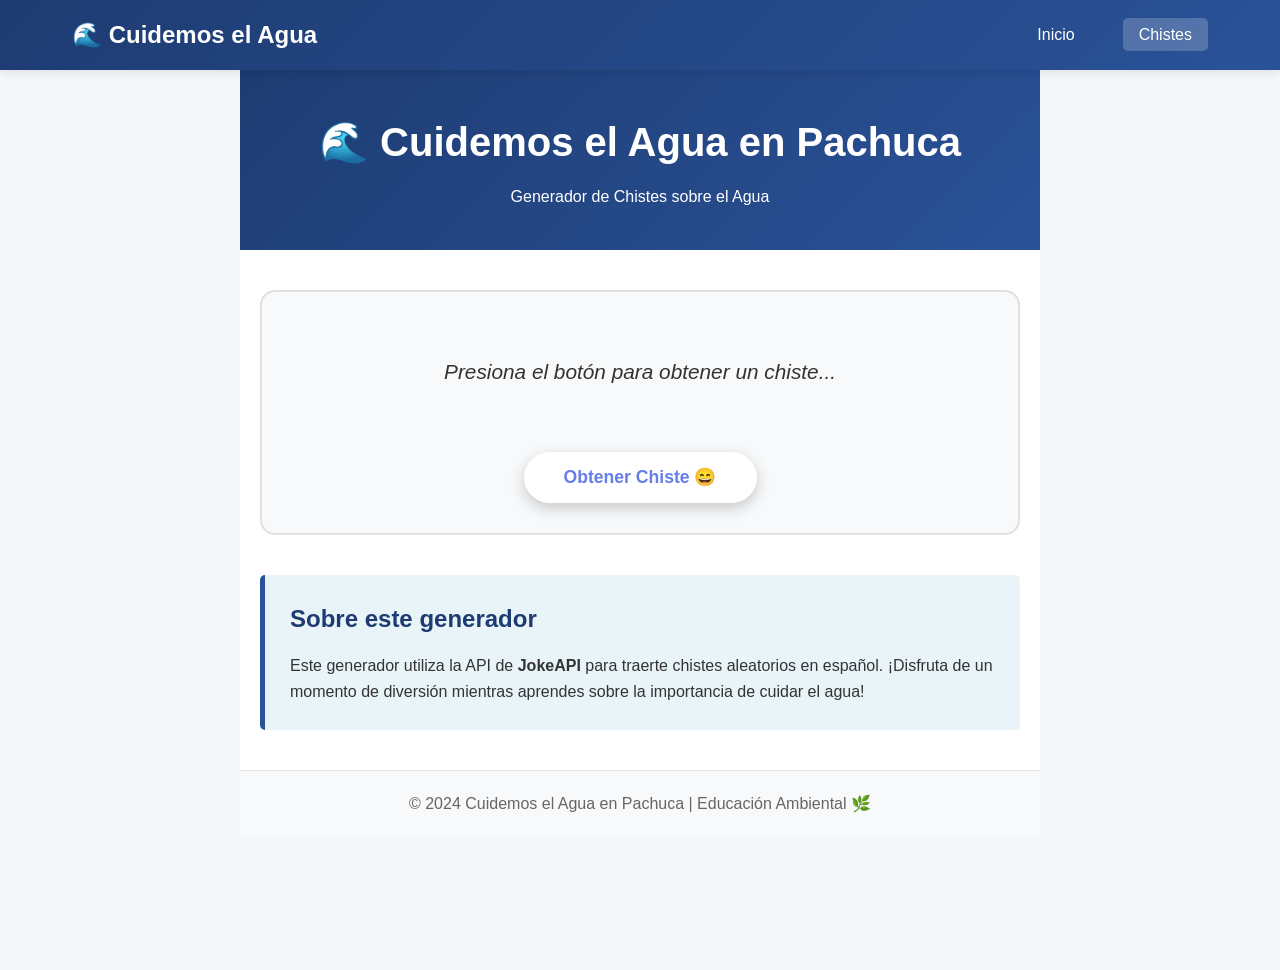
==== index.html @ fa2c9f9e "Add inicio.html and update index.html with navigation" ====
<!DOCTYPE html>
<html lang="es">
<head>
    <meta charset="UTF-8">
    <meta name="viewport" content="width=device-width, initial-scale=1.0">
    <title>Generador de Chistes - Cuidemos el Agua en Pachuca</title>
    <link rel="stylesheet" href="styles.css">
</head>
<body>
    <!-- Navigation -->
    <nav class="navbar">
        <div class="nav-container">
            <a href="index.html" class="nav-logo">🌊 Cuidemos el Agua</a>
            <ul class="nav-menu">
                <li class="nav-item">
                    <a href="inicio.html" class="nav-link">Inicio</a>
                </li>
                <li class="nav-item">
                    <a href="index.html" class="nav-link active">Chistes</a>
                </li>
            </ul>
        </div>
    </nav>

    <div class="joke-wrapper">
        <div class="joke-container-main">
            <header class="joke-header">
                <h1>🌊 Cuidemos el Agua en Pachuca</h1>
                <p class="subtitle">Generador de Chistes sobre el Agua</p>
            </header>

            <main class="joke-main">
                <section class="joke-section">
                    <div class="joke-card">
                        <div id="joke-container" class="joke-text">
                            <p id="joke-content">Presiona el botón para obtener un chiste...</p>
                        </div>
                        <button id="get-joke-btn" class="btn-primary">Obtener Chiste 😄</button>
                        <button id="share-btn" class="btn-secondary" style="display: none;">Compartir 📢</button>
                    </div>

                    <div class="loading" id="loading" style="display: none;">
                        <p>Cargando chiste...</p>
                    </div>
                </section>

                <section class="info-section">
                    <h2>Sobre este generador</h2>
                    <p>Este generador utiliza la API de <strong>JokeAPI</strong> para traerte chistes aleatorios en español. 
                       ¡Disfruta de un momento de diversión mientras aprendes sobre la importancia de cuidar el agua!</p>
                </section>
            </main>

            <footer class="joke-footer">
                <p>&copy; 2024 Cuidemos el Agua en Pachuca | Educación Ambiental 🌿</p>
            </footer>
        </div>
    </div>

    <script src="script.js"></script>
</body>
</html>
---- styles.css ----
* {
    margin: 0;
    padding: 0;
    box-sizing: border-box;
}

body {
    font-family: 'Segoe UI', Tahoma, Geneva, Verdana, sans-serif;
    background: #f5f7fa;
    color: #333;
    line-height: 1.6;
}

.container {
    width: 100%;
    max-width: 1200px;
    margin: 0 auto;
}

/* Navigation */
.navbar {
    background: linear-gradient(135deg, #1e3c72 0%, #2a5298 100%);
    padding: 0;
    position: sticky;
    top: 0;
    z-index: 1000;
    box-shadow: 0 2px 10px rgba(0, 0, 0, 0.1);
}

.nav-container {
    max-width: 1200px;
    margin: 0 auto;
    display: flex;
    justify-content: space-between;
    align-items: center;
    padding: 1rem 2rem;
}

.nav-logo {
    font-size: 1.5em;
    font-weight: bold;
    color: white;
    text-decoration: none;
    transition: opacity 0.3s;
}

.nav-logo:hover {
    opacity: 0.8;
}

.nav-menu {
    display: flex;
    list-style: none;
    gap: 2rem;
}

.nav-item {
    position: relative;
}

.nav-link {
    color: white;
    text-decoration: none;
    transition: all 0.3s;
    padding: 0.5rem 1rem;
    border-radius: 5px;
}

.nav-link:hover,
.nav-link.active {
    background: rgba(255, 255, 255, 0.2);
    color: #fff;
}

/* Hero Section */
.hero {
    background: linear-gradient(135deg, #667eea 0%, #764ba2 100%);
    color: white;
    padding: 80px 20px;
    text-align: center;
    position: relative;
    overflow: hidden;
}

.hero::before {
    content: '';
    position: absolute;
    top: 0;
    left: 0;
    right: 0;
    bottom: 0;
    background: url('data:image/svg+xml,<svg xmlns="http://www.w3.org/2000/svg" viewBox="0 0 100 100"><circle cx="20" cy="20" r="2" fill="white" opacity="0.1"/><circle cx="80" cy="80" r="2" fill="white" opacity="0.1"/><circle cx="80" cy="20" r="1.5" fill="white" opacity="0.1"/><circle cx="20" cy="80" r="1.5" fill="white" opacity="0.1"/></svg>');
    opacity: 0.3;
}

.hero-content {
    position: relative;
    z-index: 1;
    max-width: 800px;
    margin: 0 auto;
}

.hero h1 {
    font-size: 3.5em;
    margin-bottom: 20px;
    font-weight: bold;
    text-shadow: 2px 2px 4px rgba(0, 0, 0, 0.2);
}

.hero-subtitle {
    font-size: 1.3em;
    margin-bottom: 30px;
    opacity: 0.95;
    line-height: 1.8;
}

.btn-cta {
    display: inline-block;
    padding: 15px 40px;
    background: white;
    color: #667eea;
    text-decoration: none;
    border-radius: 50px;
    font-weight: bold;
    transition: all 0.3s;
    box-shadow: 0 5px 15px rgba(0, 0, 0, 0.2);
}

.btn-cta:hover {
    transform: translateY(-3px);
    box-shadow: 0 8px 20px rgba(0, 0, 0, 0.3);
}

/* Intro Section */
.intro-section {
    background: #e8f4f8;
    padding: 40px 20px;
    text-align: center;
}

.section-content {
    max-width: 1000px;
    margin: 0 auto;
}

.intro-text {
    font-size: 1.2em;
    color: #1e3c72;
    font-weight: 500;
}

/* Main Sections */
.section {
    padding: 60px 20px;
    background: white;
}

.section-alt {
    background: #f8f9fa;
}

.section-container {
    max-width: 1000px;
    margin: 0 auto;
}

.section h2 {
    font-size: 2.2em;
    color: #1e3c72;
    margin-bottom: 30px;
    text-align: center;
    position: relative;
    padding-bottom: 20px;
}

.section h2::after {
    content: '';
    position: absolute;
    bottom: 0;
    left: 50%;
    transform: translateX(-50%);
    width: 80px;
    height: 4px;
    background: linear-gradient(90deg, #667eea, #764ba2);
    border-radius: 2px;
}

.section-body {
    font-size: 1.05em;
    line-height: 1.8;
    color: #555;
}

.section-body p {
    margin-bottom: 20px;
}

.section-body strong {
    color: #1e3c72;
}

/* Recommendations Grid */
.recommendations {
    margin-top: 40px;
}

.rec-grid {
    display: grid;
    grid-template-columns: repeat(auto-fit, minmax(280px, 1fr));
    gap: 25px;
    margin-top: 30px;
}

.rec-card {
    background: white;
    padding: 30px;
    border-radius: 15px;
    box-shadow: 0 5px 15px rgba(0, 0, 0, 0.08);
    transition: all 0.3s;
    text-align: center;
    border-top: 4px solid #667eea;
}

.rec-card:hover {
    transform: translateY(-5px);
    box-shadow: 0 10px 25px rgba(0, 0, 0, 0.15);
    border-top-color: #764ba2;
}

.rec-icon {
    font-size: 3em;
    display: block;
    margin-bottom: 15px;
}

.rec-card h3 {
    color: #1e3c72;
    margin-bottom: 15px;
    font-size: 1.3em;
}

.rec-card p {
    color: #666;
    line-height: 1.6;
}

/* Actions List */
.actions-list {
    list-style: none;
    margin-top: 25px;
}

.actions-list li {
    padding: 15px 0;
    padding-left: 30px;
    position: relative;
    border-bottom: 1px solid #e0e0e0;
    font-size: 1.05em;
    color: #555;
}

.actions-list li:last-child {
    border-bottom: none;
}

.actions-list li::before {
    content: '';
    position: absolute;
    left: 0;
    top: 50%;
    transform: translateY(-50%);
    width: 8px;
    height: 8px;
    background: linear-gradient(135deg, #667eea, #764ba2);
    border-radius: 50%;
}

/* CTA Section */
.cta-section {
    background: linear-gradient(135deg, #667eea 0%, #764ba2 100%);
    color: white;
    padding: 80px 20px;
    text-align: center;
}

.cta-section h2 {
    color: white;
    font-size: 2.5em;
    margin-bottom: 20px;
}

.cta-section h2::after {
    background: rgba(255, 255, 255, 0.5);
}

.cta-section p {
    font-size: 1.2em;
    margin-bottom: 30px;
    opacity: 0.95;
}

.btn-primary {
    display: inline-block;
    padding: 15px 40px;
    background: white;
    color: #667eea;
    text-decoration: none;
    border-radius: 50px;
    font-weight: bold;
    transition: all 0.3s;
    box-shadow: 0 5px 15px rgba(0, 0, 0, 0.2);
    font-size: 1.1em;
    border: none;
    cursor: pointer;
}

.btn-primary:hover {
    transform: translateY(-3px);
    box-shadow: 0 8px 20px rgba(0, 0, 0, 0.3);
}

.btn-secondary {
    display: inline-block;
    padding: 15px 30px;
    background: #2ecc71;
    color: white;
    text-decoration: none;
    border-radius: 10px;
    font-weight: bold;
    transition: all 0.3s;
    box-shadow: 0 5px 15px rgba(0, 0, 0, 0.2);
    font-size: 1em;
    border: none;
    cursor: pointer;
    margin: 10px;
}

.btn-secondary:hover {
    background: #27ae60;
    transform: translateY(-3px);
}

/* Joke Container for index.html */
.joke-wrapper {
    background: #f5f7fa;
    min-height: 100vh;
    padding: 0;
}

.joke-container-main {
    width: 100%;
    max-width: 800px;
    background: white;
    margin: 0 auto;
    display: flex;
    flex-direction: column;
}

.joke-header {
    background: linear-gradient(135deg, #1e3c72 0%, #2a5298 100%);
    color: white;
    padding: 40px 20px;
    text-align: center;
}

.joke-header h1 {
    font-size: 2.5em;
    margin-bottom: 10px;
}

.joke-main {
    padding: 40px 20px;
    flex: 1;
}

.joke-section {
    margin-bottom: 40px;
}

.joke-card {
    background: #f8f9fa;
    border: 2px solid #e0e0e0;
    border-radius: 15px;
    padding: 30px;
    text-align: center;
    transition: all 0.3s ease;
}

.joke-card:hover {
    box-shadow: 0 10px 30px rgba(0, 0, 0, 0.1);
    border-color: #667eea;
}

.joke-text {
    min-height: 100px;
    display: flex;
    align-items: center;
    justify-content: center;
    margin-bottom: 30px;
}

#joke-content {
    font-size: 1.3em;
    color: #333;
    line-height: 1.6;
    font-style: italic;
}

.loading {
    text-align: center;
    padding: 20px;
    color: #667eea;
    font-size: 1.1em;
}

.loading p {
    animation: pulse 1.5s infinite;
}

@keyframes pulse {
    0%, 100% {
        opacity: 1;
    }
    50% {
        opacity: 0.5;
    }
}

.info-section {
    background: #e8f4f8;
    padding: 25px;
    border-left: 5px solid #2a5298;
    border-radius: 5px;
}

.info-section h2 {
    color: #1e3c72;
    margin-bottom: 15px;
    font-size: 1.5em;
}

.info-section p {
    color: #333;
    line-height: 1.6;
    font-size: 1em;
}

.joke-footer {
    background: #f8f9fa;
    padding: 20px;
    text-align: center;
    color: #666;
    border-top: 1px solid #e0e0e0;
}

.joke-footer p {
    margin: 0;
}

/* Error State */
.error {
    color: #e74c3c;
    font-weight: bold;
}

/* Success Animation */
@keyframes slideIn {
    from {
        opacity: 0;
        transform: translateY(-10px);
    }
    to {
        opacity: 1;
        transform: translateY(0);
    }
}

#joke-content {
    animation: slideIn 0.5s ease;
}

/* Responsive Design */
@media (max-width: 768px) {
    .hero h1 {
        font-size: 2.5em;
    }

    .hero-subtitle {
        font-size: 1.1em;
    }

    .section h2 {
        font-size: 1.8em;
    }

    .nav-menu {
        gap: 1rem;
    }

    .rec-grid {
        grid-template-columns: 1fr;
    }

    .nav-container {
        padding: 1rem;
    }

    .section {
        padding: 40px 15px;
    }

    .cta-section {
        padding: 60px 20px;
    }

    .cta-section h2 {
        font-size: 2em;
    }
}

@media (max-width: 480px) {
    .hero h1 {
        font-size: 2em;
    }

    .hero-subtitle {
        font-size: 1em;
    }

    .section h2 {
        font-size: 1.5em;
    }

    .nav-logo {
        font-size: 1.2em;
    }

    .nav-menu {
        gap: 0.5rem;
    }

    .nav-link {
        padding: 0.5rem 0.75rem;
        font-size: 0.9em;
    }

    .joke-header h1 {
        font-size: 1.8em;
    }

    .subtitle {
        font-size: 1em;
    }

    #joke-content {
        font-size: 1.1em;
    }

    .btn-primary, .btn-secondary {
        padding: 12px 20px;
        font-size: 0.95em;
        margin: 5px;
    }

    .joke-card {
        padding: 20px;
    }

    .joke-main {
        padding: 20px;
    }

    .joke-header {
        padding: 30px 15px;
    }
}
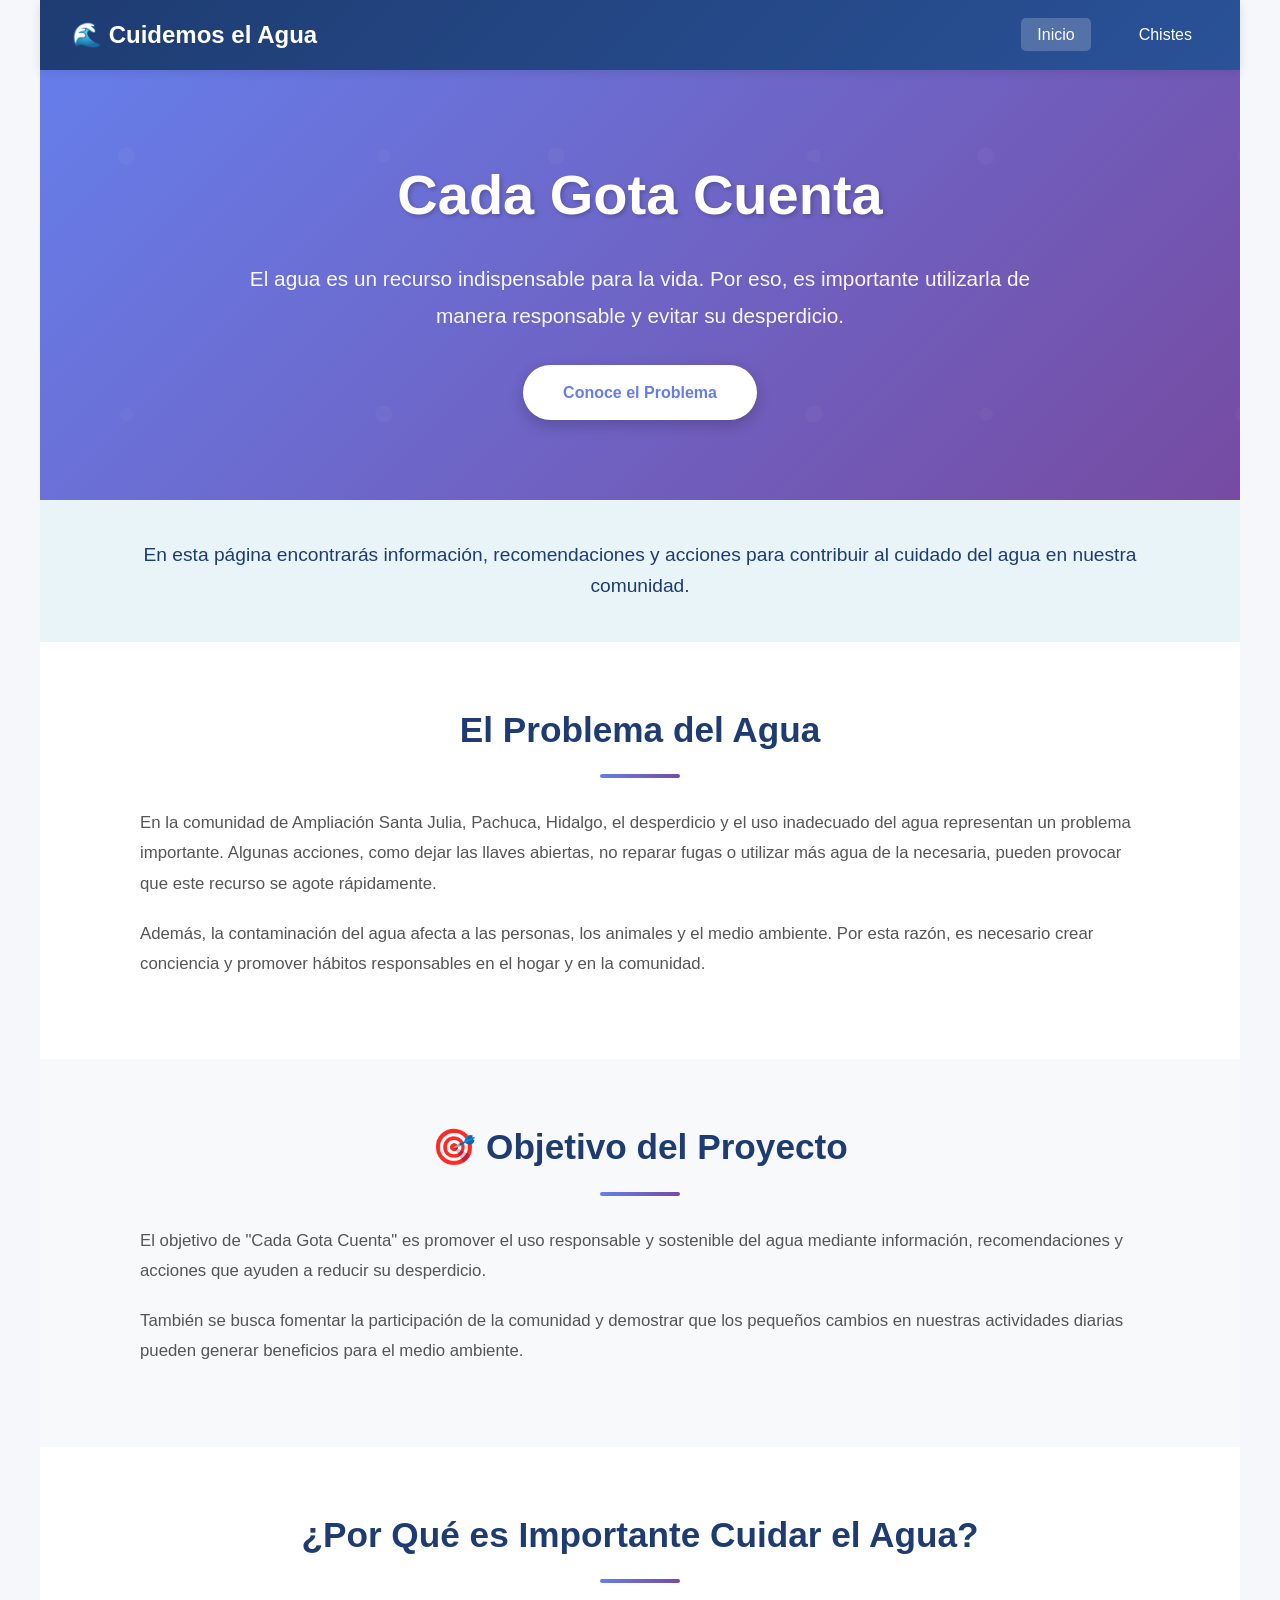
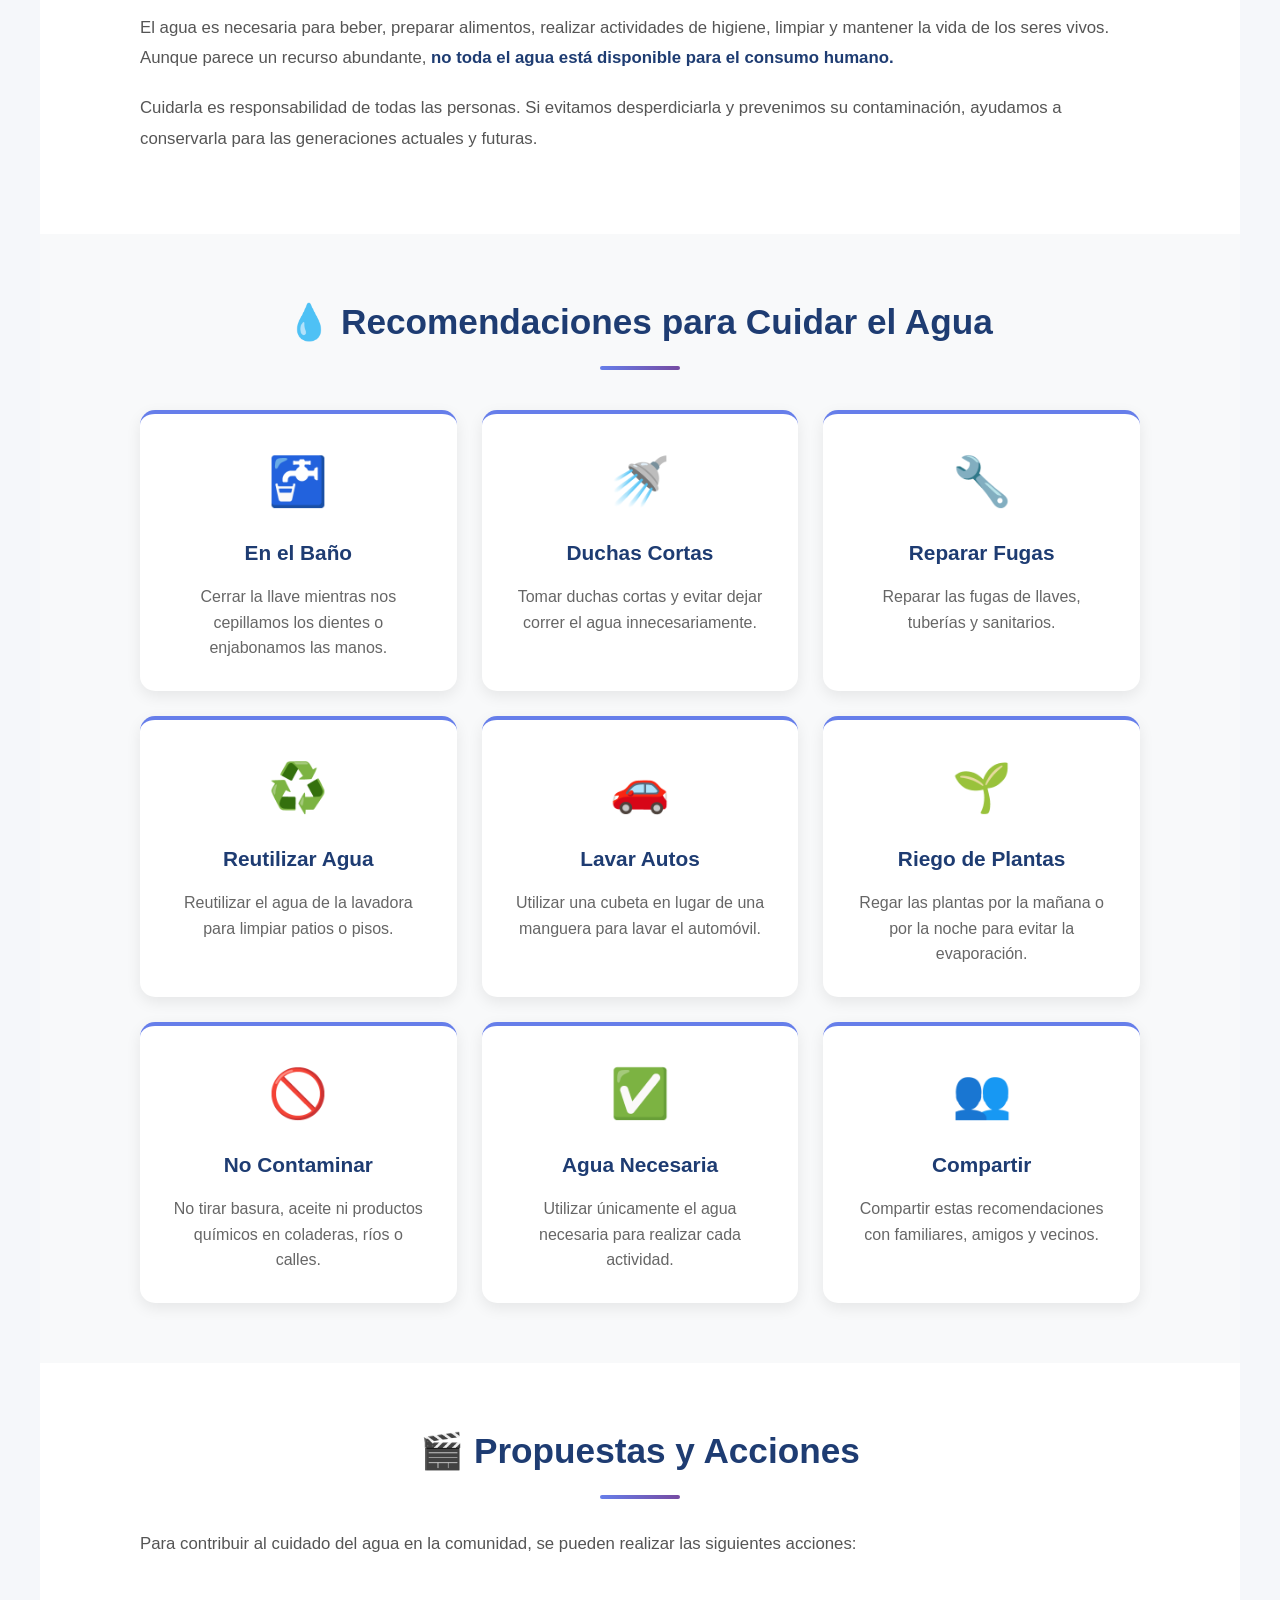
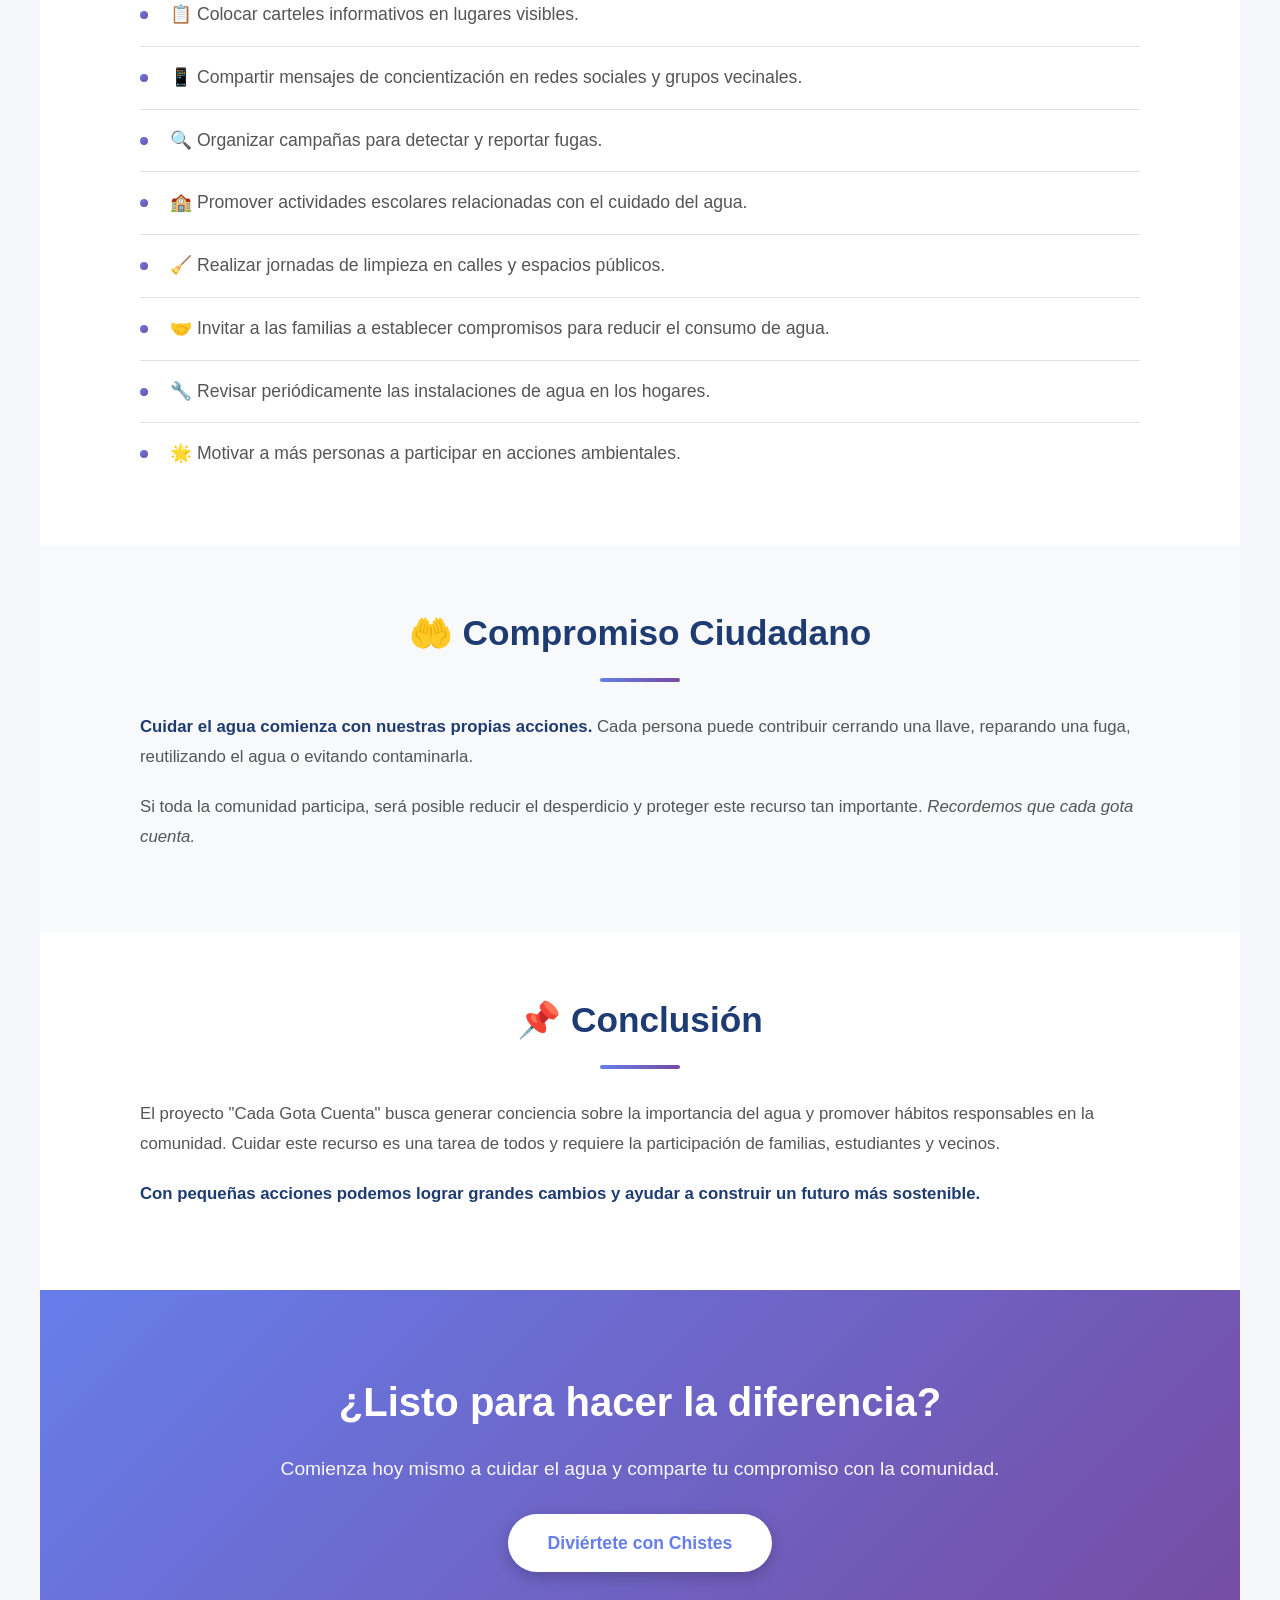
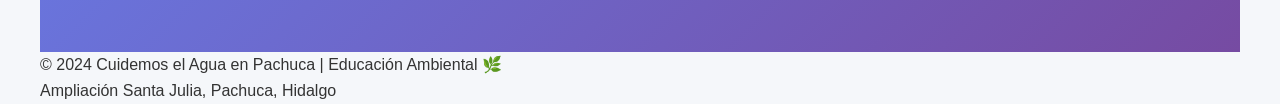
==== commit 93e38a95: "Update index.html and create chistes.html - Reorganize pages" ====
--- a/index.html
+++ b/index.html
@@ -3,58 +3,192 @@
 <head>
     <meta charset="UTF-8">
     <meta name="viewport" content="width=device-width, initial-scale=1.0">
-    <title>Generador de Chistes - Cuidemos el Agua en Pachuca</title>
+    <title>Inicio - Cuidemos el Agua en Pachuca</title>
     <link rel="stylesheet" href="styles.css">
 </head>
 <body>
-    <!-- Navigation -->
-    <nav class="navbar">
-        <div class="nav-container">
-            <a href="index.html" class="nav-logo">🌊 Cuidemos el Agua</a>
-            <ul class="nav-menu">
-                <li class="nav-item">
-                    <a href="inicio.html" class="nav-link">Inicio</a>
-                </li>
-                <li class="nav-item">
-                    <a href="index.html" class="nav-link active">Chistes</a>
-                </li>
-            </ul>
-        </div>
-    </nav>
+    <div class="container">
+        <!-- Navigation -->
+        <nav class="navbar">
+            <div class="nav-container">
+                <a href="index.html" class="nav-logo">🌊 Cuidemos el Agua</a>
+                <ul class="nav-menu">
+                    <li class="nav-item">
+                        <a href="index.html" class="nav-link active">Inicio</a>
+                    </li>
+                    <li class="nav-item">
+                        <a href="chistes.html" class="nav-link">Chistes</a>
+                    </li>
+                </ul>
+            </div>
+        </nav>
 
-    <div class="joke-wrapper">
-        <div class="joke-container-main">
-            <header class="joke-header">
-                <h1>🌊 Cuidemos el Agua en Pachuca</h1>
-                <p class="subtitle">Generador de Chistes sobre el Agua</p>
-            </header>
+        <!-- Header -->
+        <header class="hero">
+            <div class="hero-content">
+                <h1>Cada Gota Cuenta</h1>
+                <p class="hero-subtitle">El agua es un recurso indispensable para la vida. Por eso, es importante utilizarla de manera responsable y evitar su desperdicio.</p>
+                <a href="#problema" class="btn-cta">Conoce el Problema</a>
+            </div>
+        </header>
 
-            <main class="joke-main">
-                <section class="joke-section">
-                    <div class="joke-card">
-                        <div id="joke-container" class="joke-text">
-                            <p id="joke-content">Presiona el botón para obtener un chiste...</p>
+        <!-- Main Content -->
+        <main>
+            <!-- Intro Section -->
+            <section class="intro-section">
+                <div class="section-content">
+                    <p class="intro-text">En esta página encontrarás información, recomendaciones y acciones para contribuir al cuidado del agua en nuestra comunidad.</p>
+                </div>
+            </section>
+
+            <!-- El Problema del Agua -->
+            <section id="problema" class="section">
+                <div class="section-container">
+                    <h2>El Problema del Agua</h2>
+                    <div class="section-body">
+                        <p>En la comunidad de Ampliación Santa Julia, Pachuca, Hidalgo, el desperdicio y el uso inadecuado del agua representan un problema importante. Algunas acciones, como dejar las llaves abiertas, no reparar fugas o utilizar más agua de la necesaria, pueden provocar que este recurso se agote rápidamente.</p>
+                        <p>Además, la contaminación del agua afecta a las personas, los animales y el medio ambiente. Por esta razón, es necesario crear conciencia y promover hábitos responsables en el hogar y en la comunidad.</p>
+                    </div>
+                </div>
+            </section>
+
+            <!-- Objetivo del Proyecto -->
+            <section class="section section-alt">
+                <div class="section-container">
+                    <h2>🎯 Objetivo del Proyecto</h2>
+                    <div class="section-body">
+                        <p>El objetivo de "Cada Gota Cuenta" es promover el uso responsable y sostenible del agua mediante información, recomendaciones y acciones que ayuden a reducir su desperdicio.</p>
+                        <p>También se busca fomentar la participación de la comunidad y demostrar que los pequeños cambios en nuestras actividades diarias pueden generar beneficios para el medio ambiente.</p>
+                    </div>
+                </div>
+            </section>
+
+            <!-- ¿Por qué es importante? -->
+            <section class="section">
+                <div class="section-container">
+                    <h2>¿Por Qué es Importante Cuidar el Agua?</h2>
+                    <div class="section-body">
+                        <p>El agua es necesaria para beber, preparar alimentos, realizar actividades de higiene, limpiar y mantener la vida de los seres vivos. Aunque parece un recurso abundante, <strong>no toda el agua está disponible para el consumo humano.</strong></p>
+                        <p>Cuidarla es responsabilidad de todas las personas. Si evitamos desperdiciarla y prevenimos su contaminación, ayudamos a conservarla para las generaciones actuales y futuras.</p>
+                    </div>
+                </div>
+            </section>
+
+            <!-- Recomendaciones -->
+            <section class="section section-alt">
+                <div class="section-container">
+                    <h2>💧 Recomendaciones para Cuidar el Agua</h2>
+                    <div class="recommendations">
+                        <div class="rec-grid">
+                            <div class="rec-card">
+                                <span class="rec-icon">🚰</span>
+                                <h3>En el Baño</h3>
+                                <p>Cerrar la llave mientras nos cepillamos los dientes o enjabonamos las manos.</p>
+                            </div>
+                            <div class="rec-card">
+                                <span class="rec-icon">🚿</span>
+                                <h3>Duchas Cortas</h3>
+                                <p>Tomar duchas cortas y evitar dejar correr el agua innecesariamente.</p>
+                            </div>
+                            <div class="rec-card">
+                                <span class="rec-icon">🔧</span>
+                                <h3>Reparar Fugas</h3>
+                                <p>Reparar las fugas de llaves, tuberías y sanitarios.</p>
+                            </div>
+                            <div class="rec-card">
+                                <span class="rec-icon">♻️</span>
+                                <h3>Reutilizar Agua</h3>
+                                <p>Reutilizar el agua de la lavadora para limpiar patios o pisos.</p>
+                            </div>
+                            <div class="rec-card">
+                                <span class="rec-icon">🚗</span>
+                                <h3>Lavar Autos</h3>
+                                <p>Utilizar una cubeta en lugar de una manguera para lavar el automóvil.</p>
+                            </div>
+                            <div class="rec-card">
+                                <span class="rec-icon">🌱</span>
+                                <h3>Riego de Plantas</h3>
+                                <p>Regar las plantas por la mañana o por la noche para evitar la evaporación.</p>
+                            </div>
+                            <div class="rec-card">
+                                <span class="rec-icon">🚫</span>
+                                <h3>No Contaminar</h3>
+                                <p>No tirar basura, aceite ni productos químicos en coladeras, ríos o calles.</p>
+                            </div>
+                            <div class="rec-card">
+                                <span class="rec-icon">✅</span>
+                                <h3>Agua Necesaria</h3>
+                                <p>Utilizar únicamente el agua necesaria para realizar cada actividad.</p>
+                            </div>
+                            <div class="rec-card">
+                                <span class="rec-icon">👥</span>
+                                <h3>Compartir</h3>
+                                <p>Compartir estas recomendaciones con familiares, amigos y vecinos.</p>
+                            </div>
                         </div>
-                        <button id="get-joke-btn" class="btn-primary">Obtener Chiste 😄</button>
-                        <button id="share-btn" class="btn-secondary" style="display: none;">Compartir 📢</button>
                     </div>
+                </div>
+            </section>
 
-                    <div class="loading" id="loading" style="display: none;">
-                        <p>Cargando chiste...</p>
+            <!-- Propuestas y Acciones -->
+            <section class="section">
+                <div class="section-container">
+                    <h2>🎬 Propuestas y Acciones</h2>
+                    <div class="section-body">
+                        <p>Para contribuir al cuidado del agua en la comunidad, se pueden realizar las siguientes acciones:</p>
+                        <ul class="actions-list">
+                            <li>📋 Colocar carteles informativos en lugares visibles.</li>
+                            <li>📱 Compartir mensajes de concientización en redes sociales y grupos vecinales.</li>
+                            <li>🔍 Organizar campañas para detectar y reportar fugas.</li>
+                            <li>🏫 Promover actividades escolares relacionadas con el cuidado del agua.</li>
+                            <li>🧹 Realizar jornadas de limpieza en calles y espacios públicos.</li>
+                            <li>🤝 Invitar a las familias a establecer compromisos para reducir el consumo de agua.</li>
+                            <li>🔧 Revisar periódicamente las instalaciones de agua en los hogares.</li>
+                            <li>🌟 Motivar a más personas a participar en acciones ambientales.</li>
+                        </ul>
                     </div>
-                </section>
+                </div>
+            </section>
 
-                <section class="info-section">
-                    <h2>Sobre este generador</h2>
-                    <p>Este generador utiliza la API de <strong>JokeAPI</strong> para traerte chistes aleatorios en español. 
-                       ¡Disfruta de un momento de diversión mientras aprendes sobre la importancia de cuidar el agua!</p>
-                </section>
-            </main>
+            <!-- Compromiso Ciudadano -->
+            <section class="section section-alt">
+                <div class="section-container">
+                    <h2>🤲 Compromiso Ciudadano</h2>
+                    <div class="section-body">
+                        <p><strong>Cuidar el agua comienza con nuestras propias acciones.</strong> Cada persona puede contribuir cerrando una llave, reparando una fuga, reutilizando el agua o evitando contaminarla.</p>
+                        <p>Si toda la comunidad participa, será posible reducir el desperdicio y proteger este recurso tan importante. <em>Recordemos que cada gota cuenta.</em></p>
+                    </div>
+                </div>
+            </section>
 
-            <footer class="joke-footer">
+            <!-- Conclusión -->
+            <section class="section">
+                <div class="section-container">
+                    <h2>📌 Conclusión</h2>
+                    <div class="section-body">
+                        <p>El proyecto "Cada Gota Cuenta" busca generar conciencia sobre la importancia del agua y promover hábitos responsables en la comunidad. Cuidar este recurso es una tarea de todos y requiere la participación de familias, estudiantes y vecinos.</p>
+                        <p><strong>Con pequeñas acciones podemos lograr grandes cambios y ayudar a construir un futuro más sostenible.</strong></p>
+                    </div>
+                </div>
+            </section>
+
+            <!-- Call to Action -->
+            <section class="cta-section">
+                <div class="section-container">
+                    <h2>¿Listo para hacer la diferencia?</h2>
+                    <p>Comienza hoy mismo a cuidar el agua y comparte tu compromiso con la comunidad.</p>
+                    <a href="chistes.html" class="btn-primary">Diviértete con Chistes</a>
+                </div>
+            </section>
+        </main>
+
+        <!-- Footer -->
+        <footer>
+            <div class="footer-content">
                 <p>&copy; 2024 Cuidemos el Agua en Pachuca | Educación Ambiental 🌿</p>
-            </footer>
-        </div>
+                <p>Ampliación Santa Julia, Pachuca, Hidalgo</p>
+            </div>
+        </footer>
     </div>
 
     <script src="script.js"></script>
